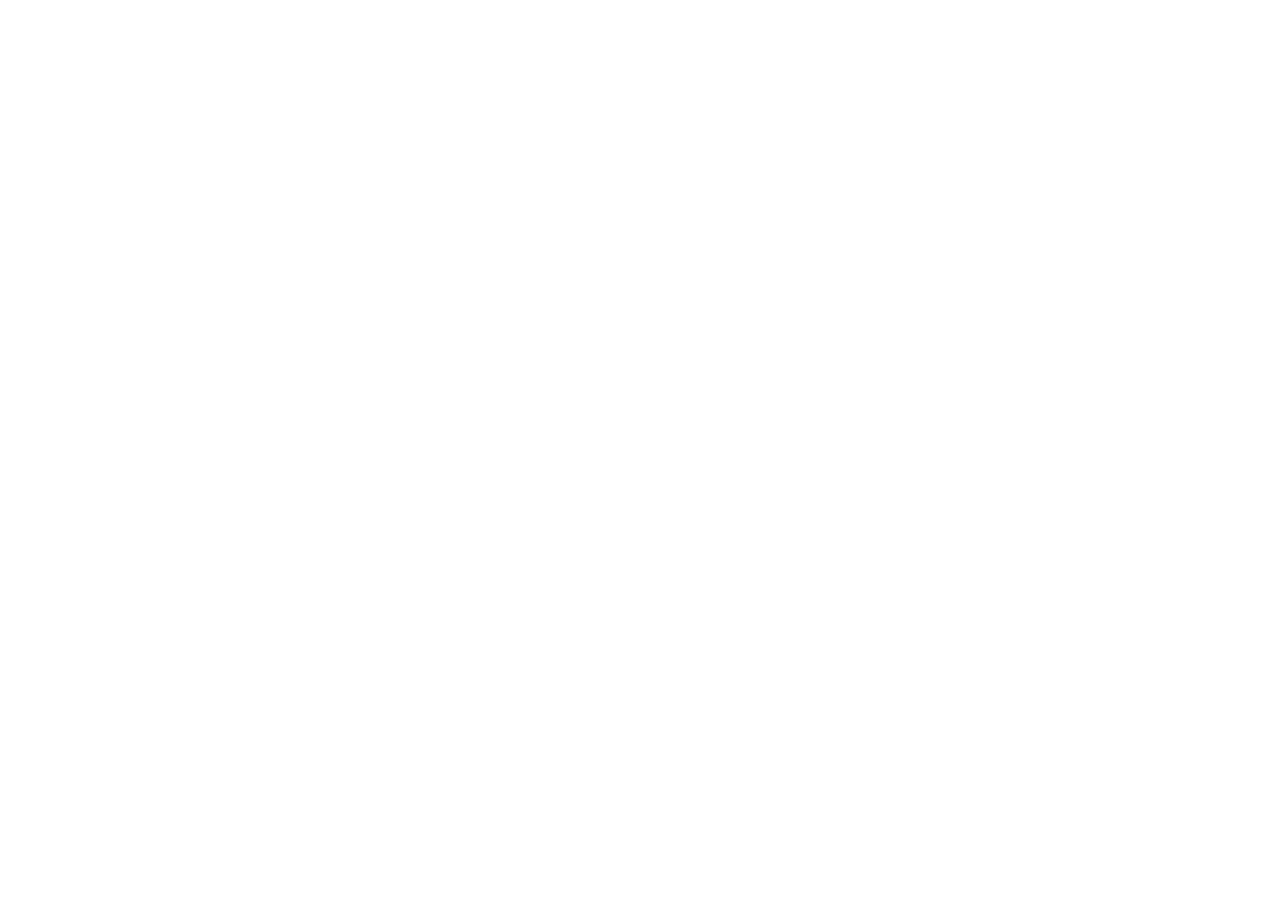
==== index.html @ 25b0aa3a "GG.JS DI MULAI" ====
<!DOCTYPE html>
<html lang="en">
<head>
    <meta charset="UTF-8">
    <meta http-equiv="X-UA-Compatible" content="IE=edge">
    <meta name="viewport" content="width=device-width, initial-scale=1.0">
    <link rel="stylesheet" href="style.css">
    <title>Game Memory</title>
</head>
<body>
    
    <script src="app/ui.js"></script>
    <script src="app/game.js"></script>
</body>
</html>
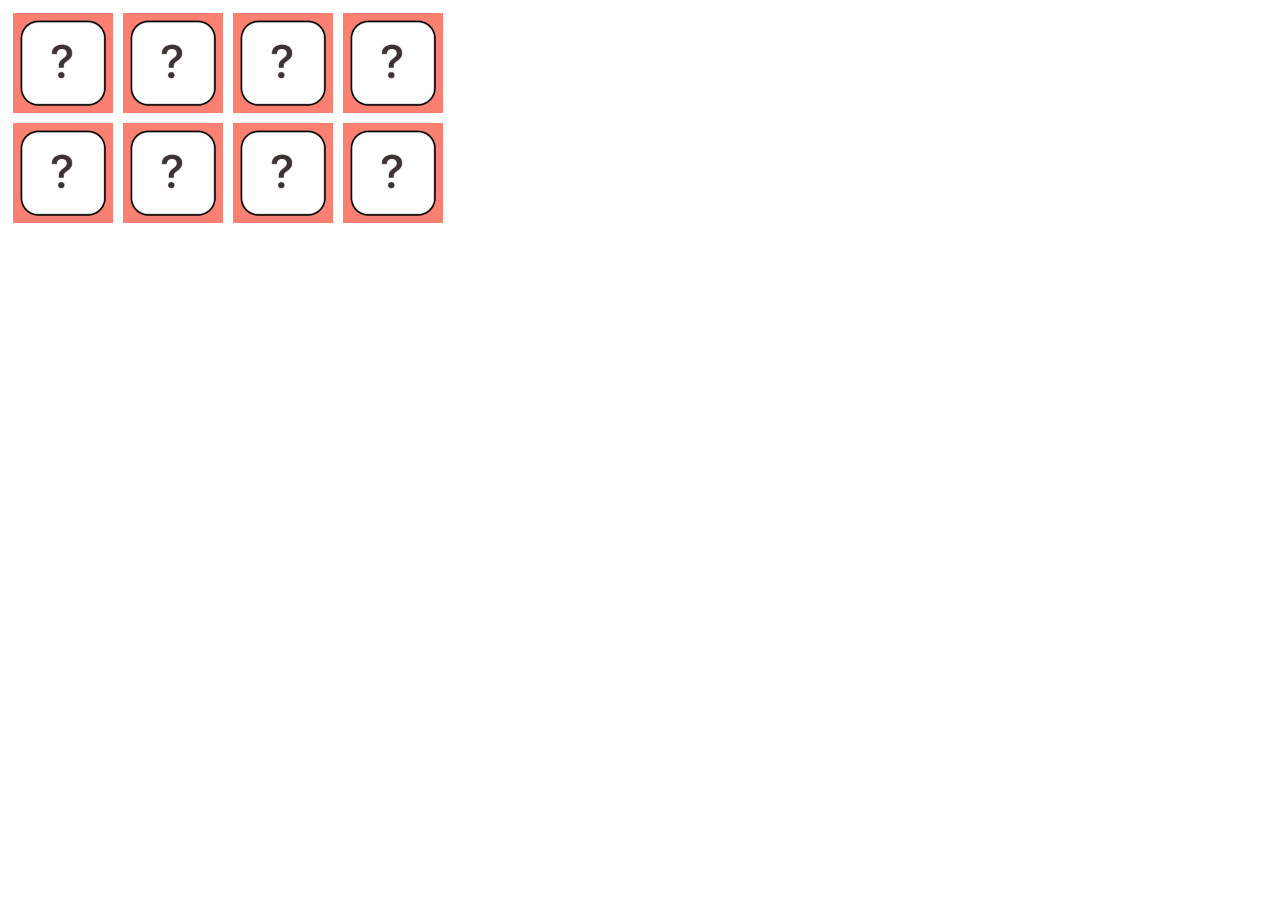
==== commit 8be2fb0c: "merelease box ke box groub, melakukan pengecekan, menambah event ke groub" ====
--- a/index.html
+++ b/index.html
@@ -1,15 +1,34 @@
 <!DOCTYPE html>
 <html lang="en">
-<head>
-    <meta charset="UTF-8">
-    <meta http-equiv="X-UA-Compatible" content="IE=edge">
-    <meta name="viewport" content="width=device-width, initial-scale=1.0">
-    <link rel="stylesheet" href="style.css">
+  <head>
+    <meta charset="UTF-8" />
+    <meta http-equiv="X-UA-Compatible" content="IE=edge" />
+    <meta name="viewport" content="width=device-width, initial-scale=1.0" />
+    <link rel="stylesheet" href="assets/style.css" />
     <title>Game Memory</title>
-</head>
-<body>
-    
+    <style>
+      .box {
+        width: 100px;
+        height: 100px;
+        background-color: salmon;
+        margin: 5px;
+      }
+      .box img{
+        width: 100px;
+      }
+      #main{
+        display: flex;
+        width: 500px;
+        flex-wrap: wrap;
+      }
+    </style>
+  </head>
+  <body>
+    <main id="main">
+
+    </main>
+
     <script src="app/ui.js"></script>
     <script src="app/game.js"></script>
-</body>
-</html>+  </body>
+</html>
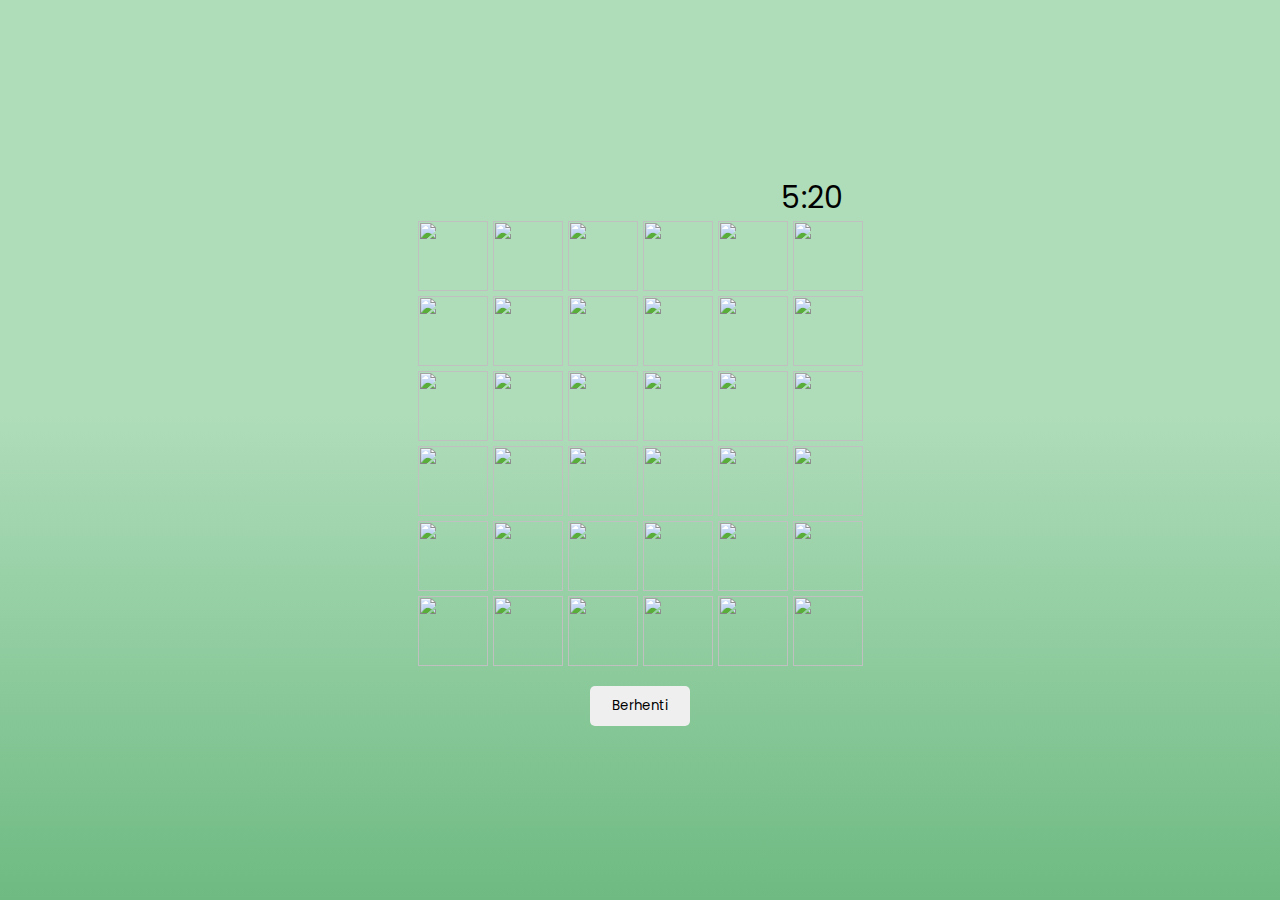
==== commit bd510e56: "updataMagrib" ====
--- a/index.html
+++ b/index.html
@@ -5,28 +5,51 @@
     <meta http-equiv="X-UA-Compatible" content="IE=edge" />
     <meta name="viewport" content="width=device-width, initial-scale=1.0" />
     <link rel="stylesheet" href="assets/style.css" />
-    <title>Game Memory</title>
-    <style>
-      .box {
-        width: 100px;
-        height: 100px;
-        background-color: salmon;
-        margin: 5px;
-      }
-      .box img{
-        width: 100px;
-      }
-      #main{
-        display: flex;
-        width: 500px;
-        flex-wrap: wrap;
-      }
-    </style>
+    <title>Game Memory</title> 
   </head>
   <body>
-    <main id="main">
-
+    <main>
+      <p>5:20</p>
     </main>
+    <section>
+      <div class="box"></div>
+      <div class="box"></div>
+      <div class="box"></div>
+      <div class="box"></div>
+      <div class="box"></div>
+      <div class="box"></div>
+      <div class="box"></div>
+      <div class="box"></div>
+      <div class="box"></div>
+      <div class="box"></div>
+      <div class="box"></div>
+      <div class="box"></div>
+      <div class="box"></div>
+      <div class="box"></div>
+      <div class="box"></div>
+      <div class="box"></div>
+      <div class="box"></div>
+      <div class="box"></div>
+      <div class="box"></div>
+      <div class="box"></div>
+      <div class="box"></div>
+      <div class="box"></div>
+      <div class="box"></div>
+      <div class="box"></div>
+      <div class="box"></div>
+      <div class="box"></div>
+      <div class="box"></div>
+      <div class="box"></div>
+      <div class="box"></div>
+      <div class="box"></div>
+      <div class="box"></div>
+      <div class="box"></div>
+      <div class="box"></div>
+      <div class="box"></div>
+      <div class="box"></div>
+      <div class="box"></div>
+    </section>
+    <button class="stop">Berhenti</button>
 
     <script src="app/ui.js"></script>
     <script src="app/game.js"></script>
--- a/assets/style.css
+++ b/assets/style.css
@@ -0,0 +1,83 @@
+
+@import url('https://fonts.googleapis.com/css2?family=Poppins:wght@500&family=Quicksand:wght@700&display=swap');
+*{
+  margin: 0;
+  padding: 0;
+  font-size:;
+  font-family: 'Poppins', sans-serif;
+}
+
+body{  
+  background: linear-gradient(180deg, rgba(175,221,186,1) 46%, rgba(110,186,130,1) 100%);  display:grid;
+  justify-content:center;
+  align-content:center;
+  height:100vh;
+  /* padding: 50px; */
+}
+
+
+main{
+  /* background:blue; */
+  padding: 0 20px 0 0;
+}
+main p{
+  font-size:30px;
+  float:right;
+}
+section{ 
+  /* border:1px solid black; */
+
+  display:grid;
+  grid-auto-flow:row;
+  grid-template-columns : repeat(6, 70px) ; 
+  grid-template-rows : repeat(6, 70px) ;
+  grid-gap:5px;
+  /* grid-gap:5px; */
+}
+
+section .box{
+  /* width: 80px; */
+  /* height:80px; */
+  /* border:1px solid black; */
+  border-radius:5px;
+  /* background:white; */
+  
+  display:flex;
+  justify-content:center;
+  align-items:center;
+  cursor:pointer;
+
+  transition: transform 1s;
+  transform-style: preserve-3d;
+}
+
+.box img {
+  width: 100%;
+  height: 100%;
+}
+.stop{
+  justify-self:center;
+  width: 100px;
+  height:40px;
+  border-radius:5px;
+  border:none;
+  cursor:pointer;
+
+  margin-top:20px;
+}
+
+
+
+
+.rotate {
+  transform: rotateY( 180deg ) ;
+  /* transition: transform 0.5s; */
+}
+.rotate2 {
+  transform: rotateY( -180deg ) ;
+  /* transition: transform 0.5s; */
+}
+
+.flag {
+  display:none
+}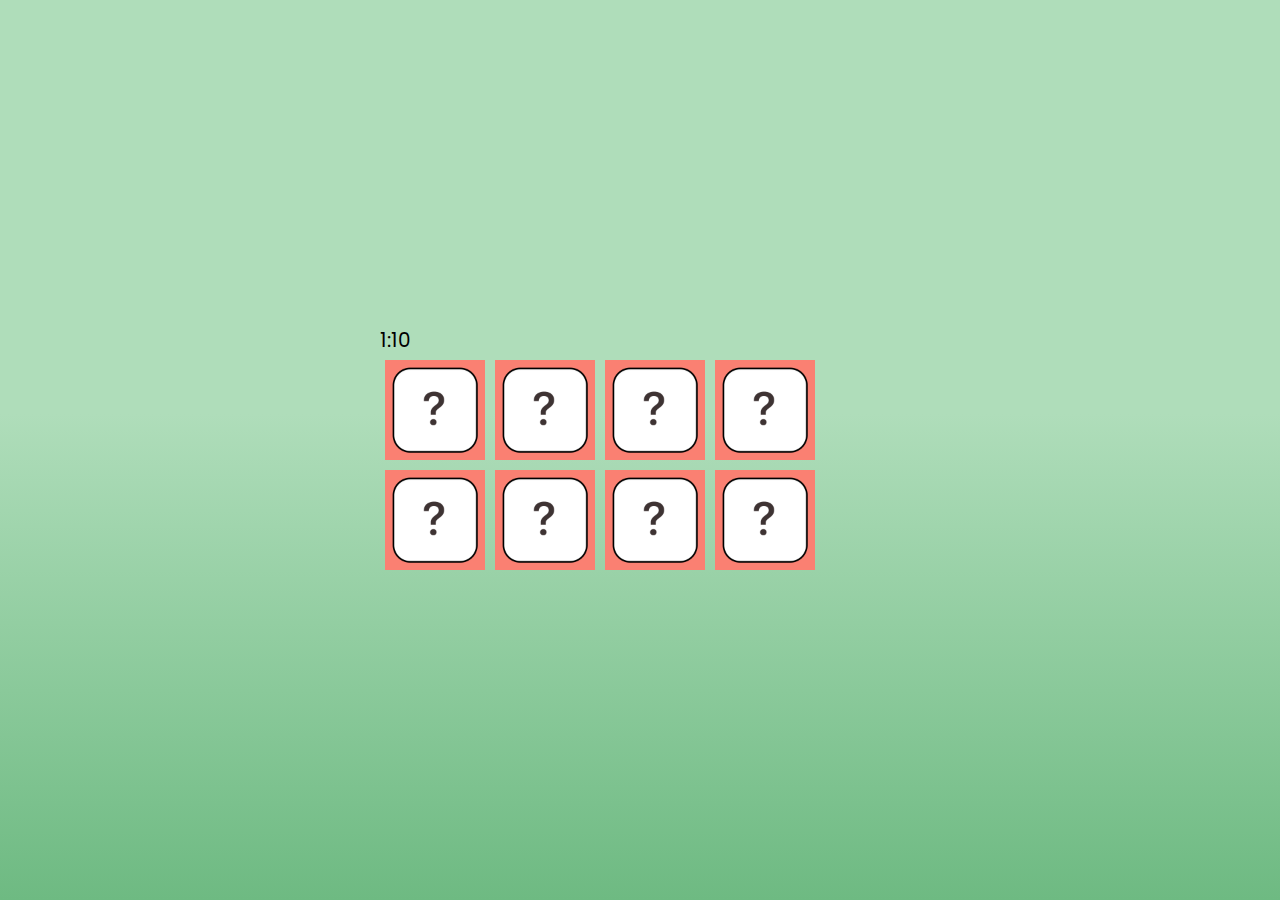
==== commit dd444737: "TIMER" ====
--- a/index.html
+++ b/index.html
@@ -5,51 +5,32 @@
     <meta http-equiv="X-UA-Compatible" content="IE=edge" />
     <meta name="viewport" content="width=device-width, initial-scale=1.0" />
     <link rel="stylesheet" href="assets/style.css" />
-    <title>Game Memory</title> 
+    <title>Game Memory</title>
+    <style>
+      .box {
+        width: 100px;
+        height: 100px;
+        background-color: salmon;
+        margin: 5px;
+      }
+      .box img{
+        width: 100px;
+      }
+      #main{
+        display: flex;
+        width: 500px;
+        flex-wrap: wrap;
+      }
+      #timer{
+        font-size: 20px;
+      }
+    </style>
   </head>
   <body>
-    <main>
-      <p>5:20</p>
+    <div id="timer">1:10</div>
+    <main id="main">
+
     </main>
-    <section>
-      <div class="box"></div>
-      <div class="box"></div>
-      <div class="box"></div>
-      <div class="box"></div>
-      <div class="box"></div>
-      <div class="box"></div>
-      <div class="box"></div>
-      <div class="box"></div>
-      <div class="box"></div>
-      <div class="box"></div>
-      <div class="box"></div>
-      <div class="box"></div>
-      <div class="box"></div>
-      <div class="box"></div>
-      <div class="box"></div>
-      <div class="box"></div>
-      <div class="box"></div>
-      <div class="box"></div>
-      <div class="box"></div>
-      <div class="box"></div>
-      <div class="box"></div>
-      <div class="box"></div>
-      <div class="box"></div>
-      <div class="box"></div>
-      <div class="box"></div>
-      <div class="box"></div>
-      <div class="box"></div>
-      <div class="box"></div>
-      <div class="box"></div>
-      <div class="box"></div>
-      <div class="box"></div>
-      <div class="box"></div>
-      <div class="box"></div>
-      <div class="box"></div>
-      <div class="box"></div>
-      <div class="box"></div>
-    </section>
-    <button class="stop">Berhenti</button>
 
     <script src="app/ui.js"></script>
     <script src="app/game.js"></script>
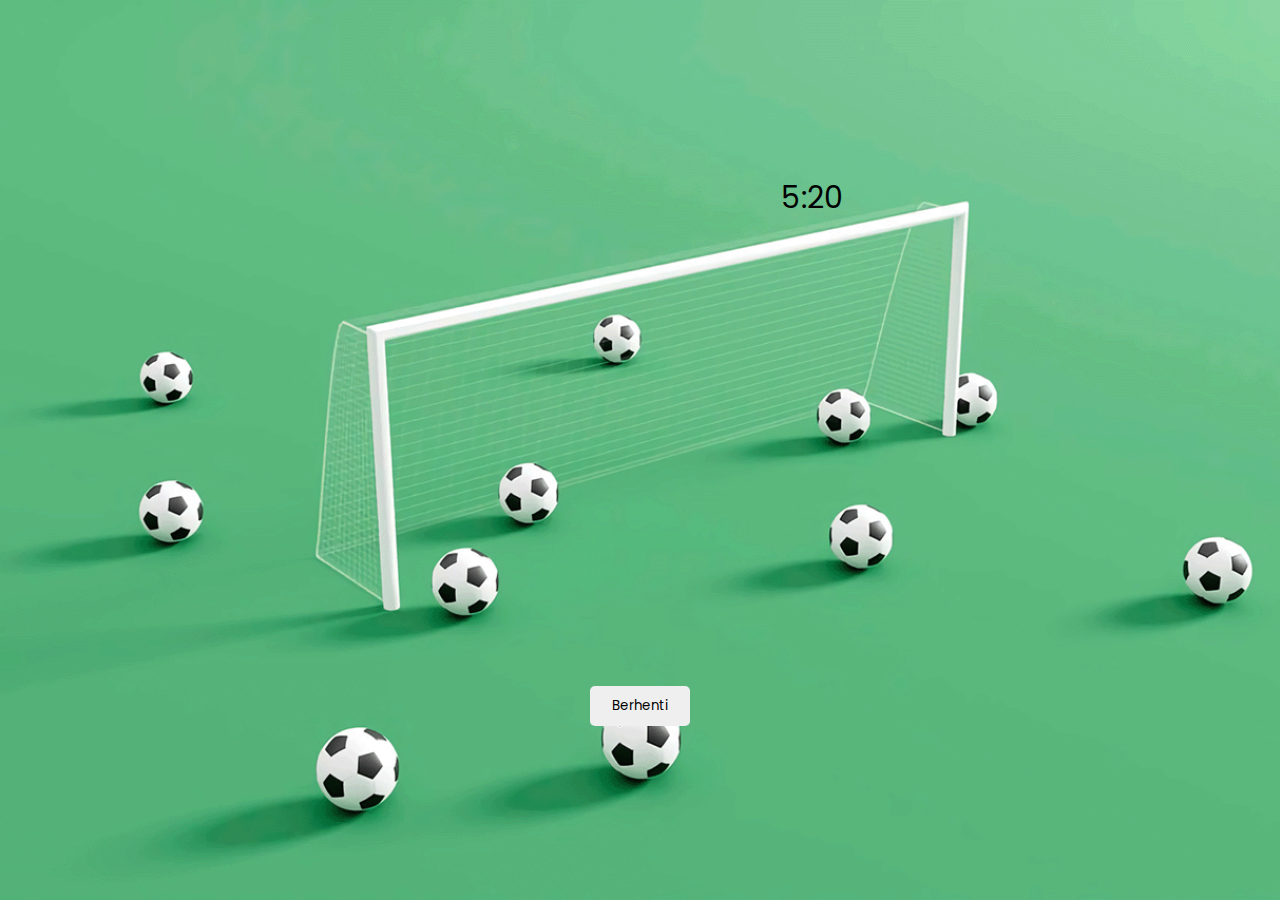
==== commit 279610b6: "game logic done part1" ====
--- a/index.html
+++ b/index.html
@@ -5,32 +5,16 @@
     <meta http-equiv="X-UA-Compatible" content="IE=edge" />
     <meta name="viewport" content="width=device-width, initial-scale=1.0" />
     <link rel="stylesheet" href="assets/style.css" />
-    <title>Game Memory</title>
-    <style>
-      .box {
-        width: 100px;
-        height: 100px;
-        background-color: salmon;
-        margin: 5px;
-      }
-      .box img{
-        width: 100px;
-      }
-      #main{
-        display: flex;
-        width: 500px;
-        flex-wrap: wrap;
-      }
-      #timer{
-        font-size: 20px;
-      }
-    </style>
+    <title>Game Memory</title> 
   </head>
   <body>
-    <div id="timer">1:10</div>
-    <main id="main">
+    <main>
+      <p id="timer">5:20</p>
+    </main>
+    <section id="main">
 
-    </main>
+    </section>
+    <button class="stop">Berhenti</button>
 
     <script src="app/ui.js"></script>
     <script src="app/game.js"></script>
--- a/assets/style.css
+++ b/assets/style.css
@@ -3,15 +3,20 @@
 *{
   margin: 0;
   padding: 0;
-  font-size:;
+  /* font-size:; */
   font-family: 'Poppins', sans-serif;
 }
 
 body{  
-  background: linear-gradient(180deg, rgba(175,221,186,1) 46%, rgba(110,186,130,1) 100%);  display:grid;
+  background:blue;
+  background-image: url('page/Background.png');
+  background-repeat:no-repeat ;
+  background-size:cover;
+  height:100vh;
+
+  display:grid;
   justify-content:center;
   align-content:center;
-  height:100vh;
   /* padding: 50px; */
 }
 
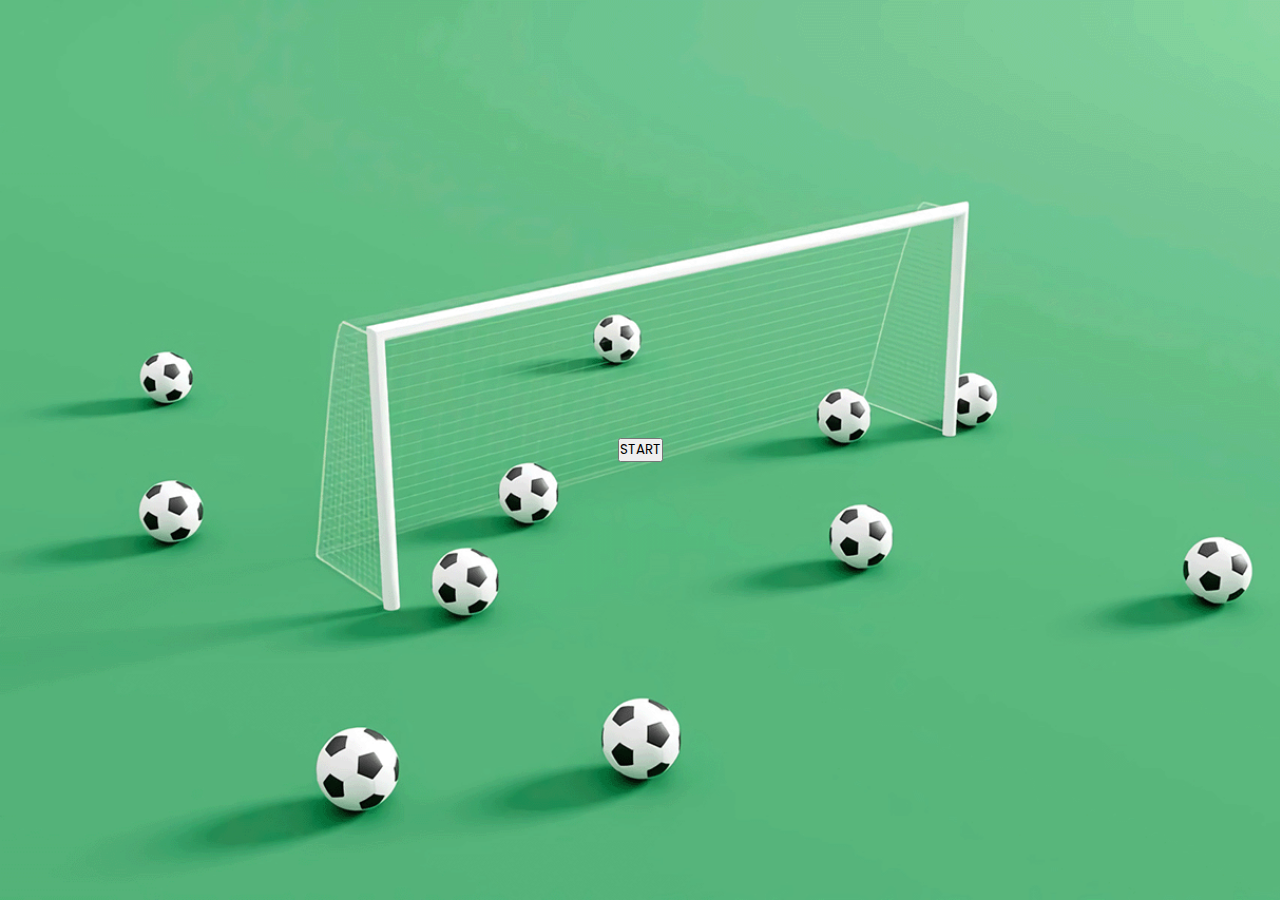
==== commit 4b96a236: "hampir selesai" ====
--- a/index.html
+++ b/index.html
@@ -8,13 +8,7 @@
     <title>Game Memory</title> 
   </head>
   <body>
-    <main>
-      <p id="timer">5:20</p>
-    </main>
-    <section id="main">
-
-    </section>
-    <button class="stop">Berhenti</button>
+    <button>START</button>
 
     <script src="app/ui.js"></script>
     <script src="app/game.js"></script>
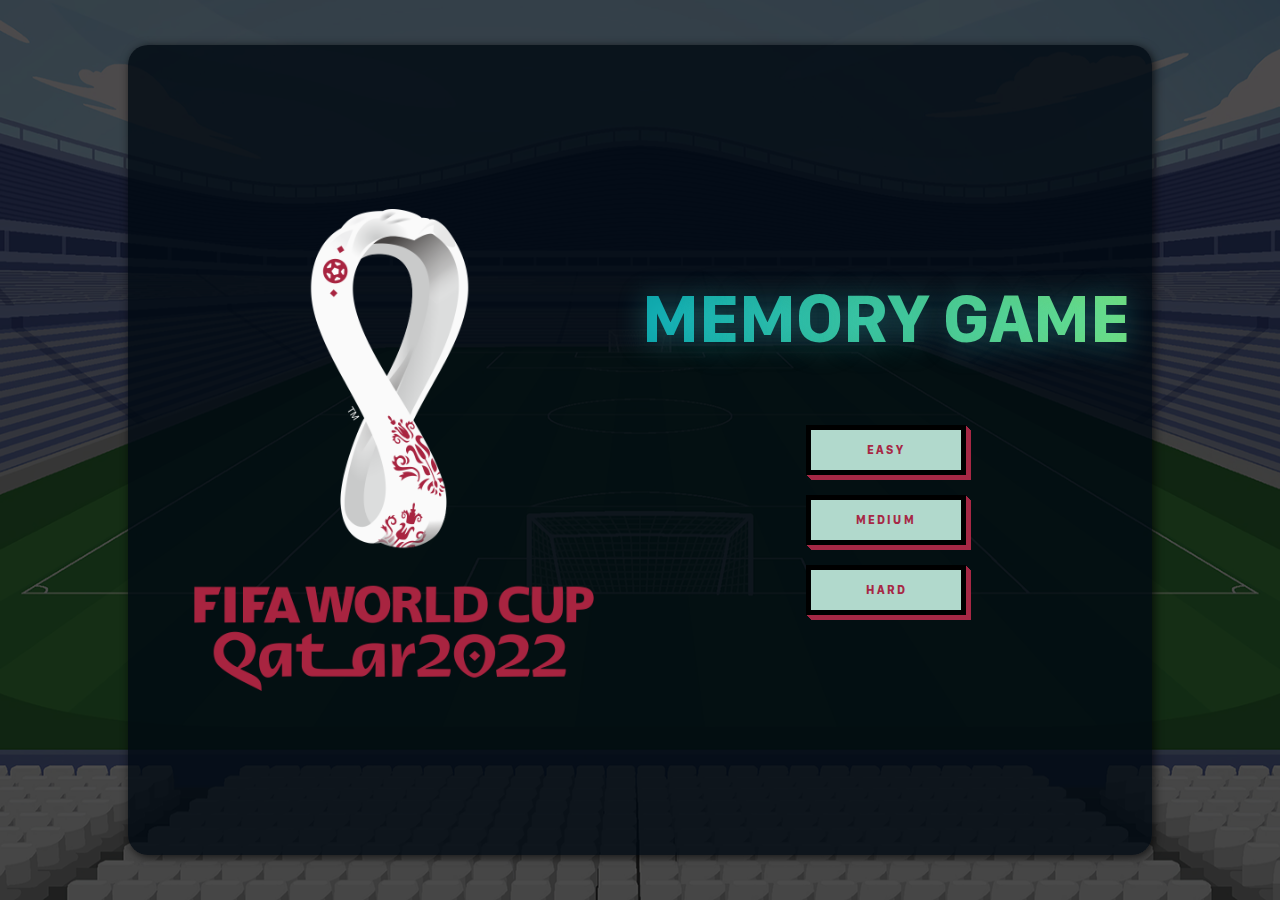
==== commit 5d3a74b6: "malam" ====
--- a/index.html
+++ b/index.html
@@ -1,16 +1,28 @@
 <!DOCTYPE html>
 <html lang="en">
-  <head>
-    <meta charset="UTF-8" />
-    <meta http-equiv="X-UA-Compatible" content="IE=edge" />
-    <meta name="viewport" content="width=device-width, initial-scale=1.0" />
-    <link rel="stylesheet" href="assets/style.css" />
-    <title>Game Memory</title> 
-  </head>
-  <body>
-    <button>START</button>
+<head>
+  <meta charset="UTF-8">
+  <meta http-equiv="X-UA-Compatible" content="IE=edge">
+  <meta name="viewport" content="width=device-width, initial-scale=1.0">
+  <title>Document</title>
+  <link rel="stylesheet" href="assets/landing_style.css">
+</head>
+<body>
+  <div class="bgContainer">
+    <img src="assets/page/Landing Page/Background.png" alt="">
+  </div>
+  <section>
+    <img src="assets/page/Landing Page/Logo FIFA.png" alt="">
+    <div class="containyr">
+      <p>MEMORY GAME</p>
+      <a class="easy" href="6x6.html?15">Easy</a>
+      <a class="medium" href="6x6.html?8">Medium</a>
+      <a class="hard" href="6x6.html?4">Hard</a>
+    </div>
+    
+  </section>
 
-    <script src="app/ui.js"></script>
-    <script src="app/game.js"></script>
-  </body>
-</html>
+  
+
+</body>
+</html>--- a/assets/landing_style.css
+++ b/assets/landing_style.css
@@ -0,0 +1,170 @@
+@import url('https://fonts.googleapis.com/css2?family=Poppins:wght@500&family=Quicksand:wght@700&display=swap');
+
+@font-face {
+  font-family: 'PurwadhikaYesYes' ;
+  src: url('font/SFCompactDisplay-Bold.ttf') format('truetype');
+  font-weight: normal;
+  font-style: normal;
+}
+
+
+*{
+  margin: 0;
+  padding: 0;
+  /* font-size:; */
+  /* font-family: 'Poppins', sans-serif; */
+  font-family: 'PurwadhikaYesYes';
+}
+
+body{   
+  height:100vh;
+  box-sizing:border-box;
+
+  display:grid;
+  justify-items:center;
+  align-items:center;
+  background:black;
+  /* padding: 50px; */
+  
+}
+
+body  > * {
+  grid-column-start: 1;
+  grid-row-start: 1;
+}
+
+.bgContainer{ 
+  width:100%;
+  height:100vh;
+  /* border:1px solid red; */
+  box-sizing:border-box;
+  z-index:-99;
+  overflow:hidden;
+  /* filter:blur(3px) ; */
+  /* transform:scale(1) */
+}
+.bgContainer img{
+  /* display:none; */
+  width:100%;
+  height:100%;
+  opacity: 0.3
+}
+
+section{
+  width:80%;
+  height:90%;
+  /* border:1px solid black; */
+  border-radius:20px;
+  box-sizing:border-box;
+  /* background:rgba(168, 215, 225, 0.4); */
+  background: rgba(0, 9, 17, 0.8);
+  color:#a72845;
+  box-shadow: 2px 2px 10px  rgba(0,0,0,0.7); 
+
+  padding: 20px;
+  display:grid;
+  grid-auto-flow:column;
+  justify-items:center;
+  align-items:center;
+  /* justify-items:center; */
+  grid-template-columns: 1fr 1fr; 
+  /* align-items:center;*/
+}
+
+.sec_gameOver{
+  width:60%;
+  height:60%;
+}
+
+section img {
+  width: 400px;
+  /* filter:grayscale(0.7) */
+  /* background:red; */
+}
+
+.containyr{
+  display:grid;
+  grid-template-rows:2fr repeat(3,0.5fr);
+  justify-items:center;
+}
+
+section p {
+  align-self:flex-start;
+  font-size:70px;
+  /* background: #A72845;
+background: linear-gradient(to right, #A72845 4%, #6FD979 96%);
+-webkit-background-clip: text;
+-webkit-text-fill-color: transparent; */
+
+
+background: #0CA2A7;
+background: linear-gradient(to right, #0CA2A7 4%, #6FD979 96%);
+-webkit-background-clip: text;
+-webkit-text-fill-color: transparent;
+
+/* text-shadow: 0px -2px 35px 3px rgba(65,237,237,0.65);  */
+text-shadow: 2px 2px 30px  rgba(65,237,237,0.35);
+
+
+
+}
+
+section a{
+  /* align-self:flex-end; */
+  /* width: 300px; */
+  /* height : 30px; */
+  /* font-size:20px; */
+  /* color:#a72845; */
+  /* background:#9bd4bd; */
+  /* border:none; */
+  /* border-radius:8px; */
+  /* cursor:pointer; */
+  /* margin-bottom: 20px; */
+  /* text-align: center; */
+  /* text-decoration:none; */
+}
+a{
+  text-decoration:none;
+  color:#a72845;
+  margin:10px;
+  width:150px;
+  display:inline-block;
+  line-height:40px;
+  font-size:12px;
+  font-weight:900;
+  letter-spacing:2px;
+  text-transform:uppercase;
+  background-color: #b1d9cc;
+   border:5px solid #000;
+   box-shadow:1px 1px 0, 2px 2px 0, 3px 3px 0, 4px 4px 0,5px 5px 0;
+  position: relative;
+  text-align:center;
+}
+
+ a:after{
+  content: "";
+  position: absolute;
+  left: 0;
+  top: 0;
+  height: 100%;
+  width:100%;
+   z-index: -1;
+  background-color: #fff;
+  transition: all 0.5s;
+  -webkit-transition: all 0.5s;
+  -moz-transition: all 0.5s;
+  -ms-transition: all 0.5s;
+  -o-transition: all 0.5s;
+}
+a:hover{
+  background-color: transparent;
+}
+ a:hover:after{
+  background-color: #a72845;
+}
+
+ a:active{
+   top:5px;
+   left:5px;
+   box-shadow:0 0 0 0;
+}